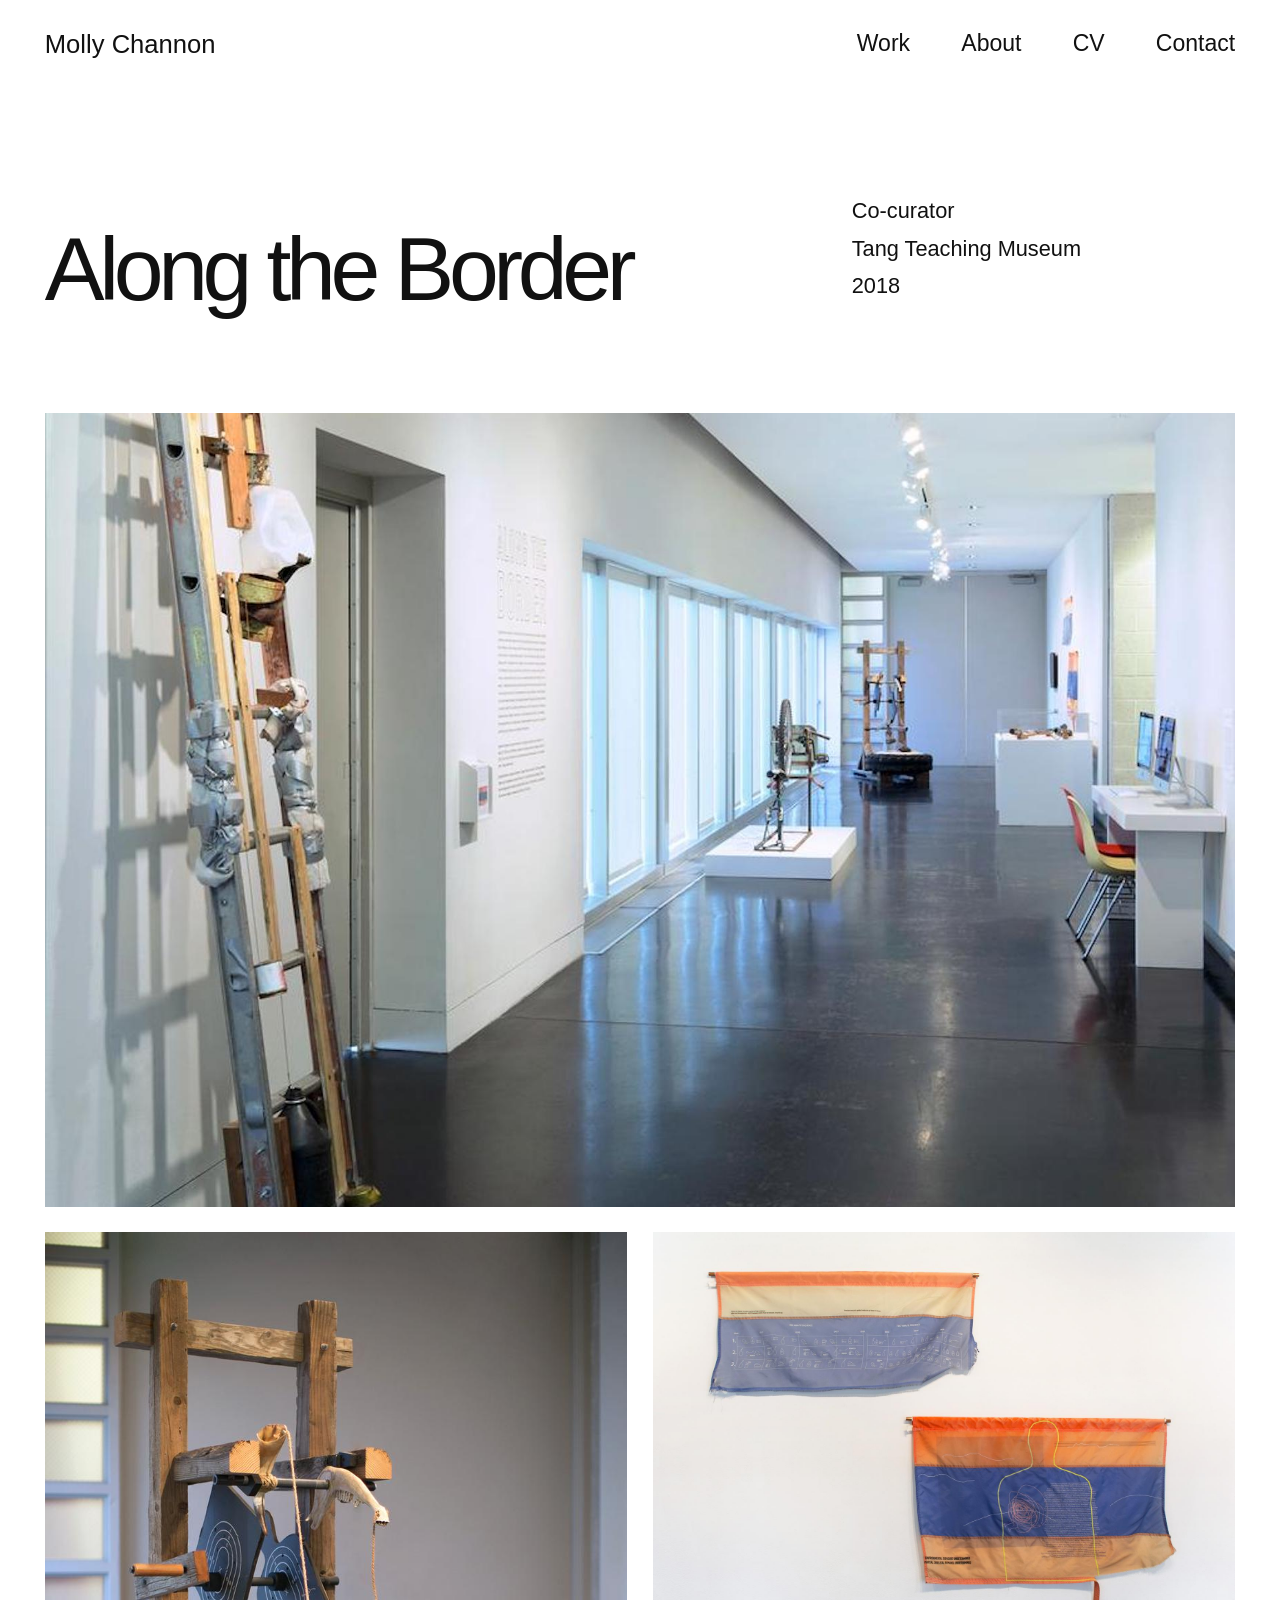
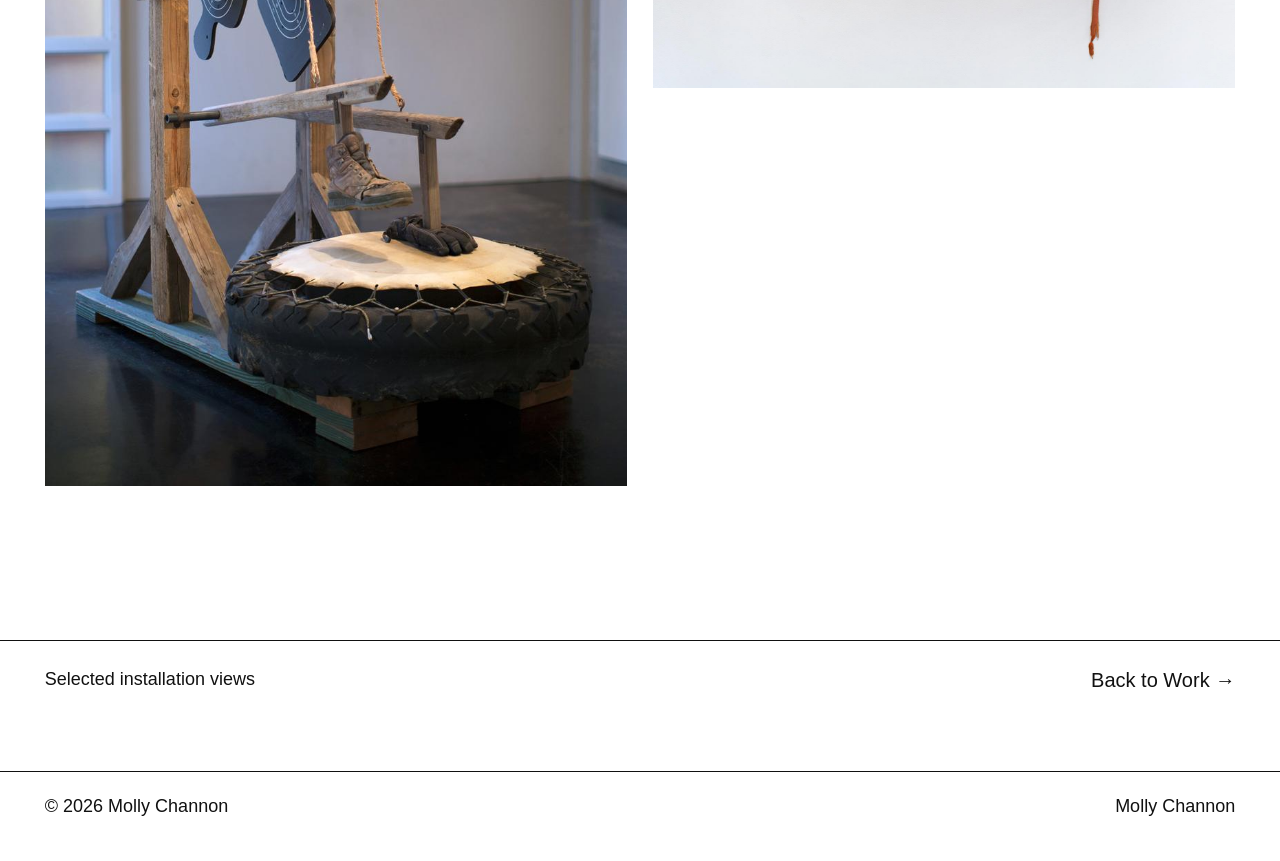
==== along-the-border.html @ c8aa231e "Add files via upload" ====
<!doctype html><html lang="en"><head><meta charset="utf-8"><meta name="viewport" content="width=device-width, initial-scale=1"><title>Along the Border — Molly Channon</title><link rel="stylesheet" href="style.css"></head><body>
<header class="site-header"><a class="name" href="index.html">Molly Channon</a><nav><a href="index.html#work">Work</a><a href="index.html#about">About</a><a href="index.html#cv">CV</a><a href="index.html#contact">Contact</a></nav></header>
<main><section class="project-hero"><h1>Along the Border</h1><div class="project-meta"><p>Co-curator</p><p>Tang Teaching Museum</p><p>2018</p></div></section><section class="gallery"><div class="wide"><img src="along-the-border-home.jpg" alt="Selected installation view from Along the Border"></div>
<div class=""><img src="along-the-border-02.jpg" alt="Selected installation view from Along the Border"></div>
<div class=""><img src="along-the-border-03.jpg" alt="Selected installation view from Along the Border"></div>
</section></main>
<div class="project-note"><span>Selected installation views</span><a class="back" href="index.html#work">Back to Work →</a></div>
<footer><span>© 2026 Molly Channon</span><a href="index.html">Molly Channon</a></footer></body></html>
---- style.css ----
*{box-sizing:border-box}
:root{--pad:clamp(20px,3.5vw,64px);--black:#111}
html{scroll-behavior:smooth}
body{margin:0;background:#fff;color:var(--black);font-family:Arial,Helvetica,sans-serif;font-size:18px;line-height:1.12}
a{color:inherit;text-decoration:none}
img{display:block;max-width:100%}
.site-header{display:flex;justify-content:space-between;align-items:center;padding:30px var(--pad) 24px}
.name{font-size:clamp(22px,2vw,32px)}
nav{display:flex;gap:clamp(22px,4vw,72px);font-size:clamp(18px,1.8vw,29px)}
nav a:hover,.project-title:hover,.contact a:hover,.back:hover{text-decoration:underline;text-underline-offset:.12em}
.intro{padding:clamp(65px,9vw,150px) var(--pad) clamp(85px,11vw,180px)}
.intro h1{font-size:clamp(38px,5.8vw,96px);line-height:.98;letter-spacing:-.055em;font-weight:400;max-width:1500px;margin:0}
.work{display:grid;grid-template-columns:repeat(2,minmax(0,1fr));gap:clamp(70px,9vw,150px) clamp(24px,3vw,54px);padding:0 var(--pad) clamp(120px,14vw,220px)}
.project-wide{grid-column:1/-1}
.media{aspect-ratio:3/2;width:100%;overflow:hidden;background:#f3f3f3}
.media img{width:100%;height:100%;object-fit:cover}
.placeholder{display:flex;align-items:center;justify-content:center;border:1px solid var(--black);background:#fff}
.placeholder span{font-size:14px;padding:20px;text-align:center}
.project-title{display:flex;justify-content:space-between;gap:20px;margin-top:15px;font-size:clamp(27px,3vw,50px);letter-spacing:-.035em}
.project p{font-size:clamp(16px,1.5vw,23px);margin:8px 0 0;max-width:800px}
.year{white-space:nowrap}
.text-section{display:grid;grid-template-columns:1fr 3fr;gap:30px;padding:30px var(--pad) clamp(100px,11vw,180px);border-top:1px solid var(--black)}
.section-label{font-size:clamp(22px,2.2vw,36px)}
.section-copy{font-size:clamp(28px,3.5vw,58px);letter-spacing:-.04em;max-width:1200px}
.section-copy p{margin:0 0 1em}
.section-copy .small{font-size:18px;letter-spacing:0}
footer{border-top:1px solid var(--black);padding:24px var(--pad) 45px;display:flex;justify-content:space-between}

/* project pages */
.project-hero{padding:clamp(70px,9vw,145px) var(--pad) clamp(60px,8vw,120px);display:grid;grid-template-columns:2fr 1fr;gap:40px;align-items:end}
.project-hero h1{font-size:clamp(48px,7vw,116px);line-height:.92;letter-spacing:-.06em;font-weight:400;margin:0}
.project-meta{font-size:clamp(18px,1.7vw,28px);line-height:1.18}
.project-meta p{margin:0 0 12px}
.gallery{padding:0 var(--pad) clamp(100px,12vw,180px);display:grid;grid-template-columns:repeat(2,minmax(0,1fr));gap:clamp(18px,2vw,34px)}
.gallery .wide{grid-column:1/-1}
.gallery img{width:100%;height:auto}
.gallery .fill{width:100%;height:100%;object-fit:cover}
.caption{font-size:14px;margin-top:8px}
.project-note{padding:28px var(--pad) 80px;border-top:1px solid var(--black);display:flex;justify-content:space-between;gap:30px}
.back{font-size:20px}
@media(max-width:760px){
 .site-header{align-items:flex-start;gap:30px}.site-header nav{display:grid;grid-template-columns:1fr 1fr;gap:8px 24px}
 .work{grid-template-columns:1fr}.project-wide{grid-column:auto}
 .text-section{grid-template-columns:1fr}.section-copy{font-size:clamp(26px,8vw,42px)}
 .project-hero{grid-template-columns:1fr}.gallery{grid-template-columns:1fr}.gallery .wide{grid-column:auto}
}
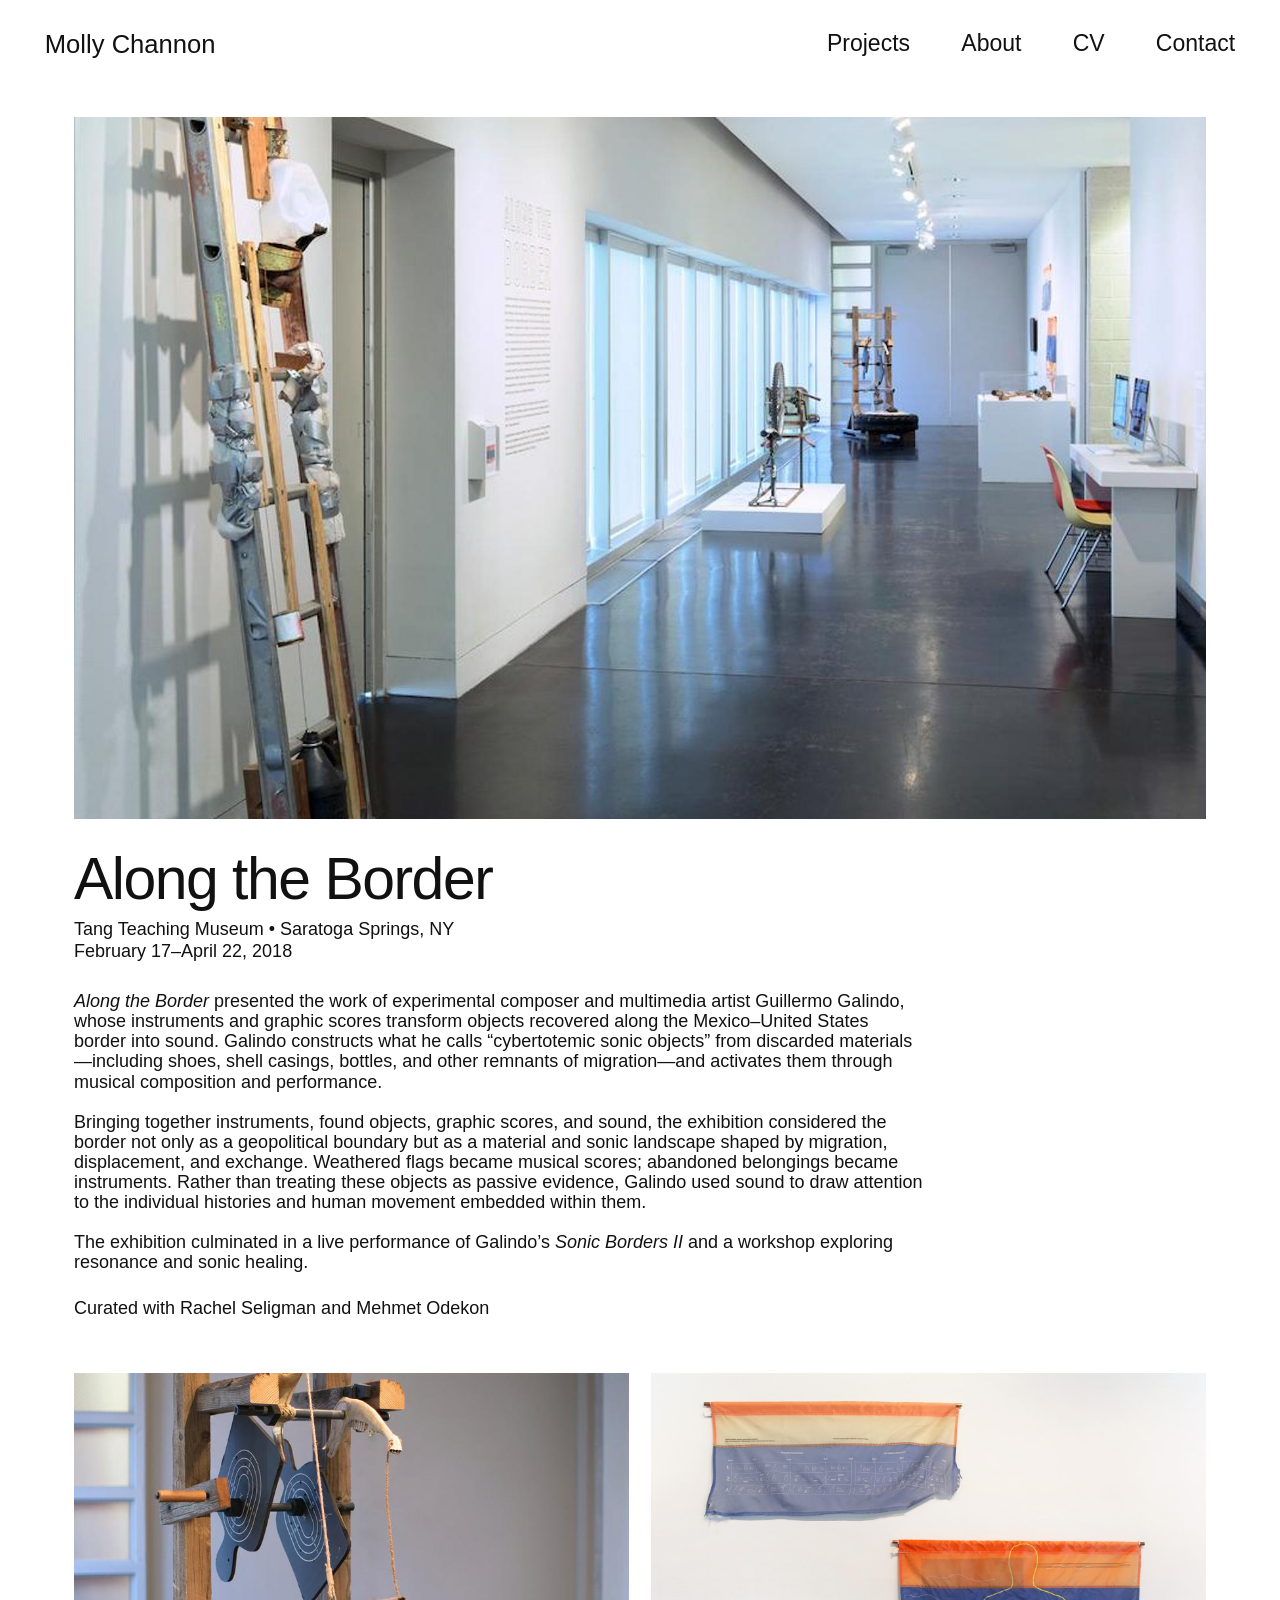
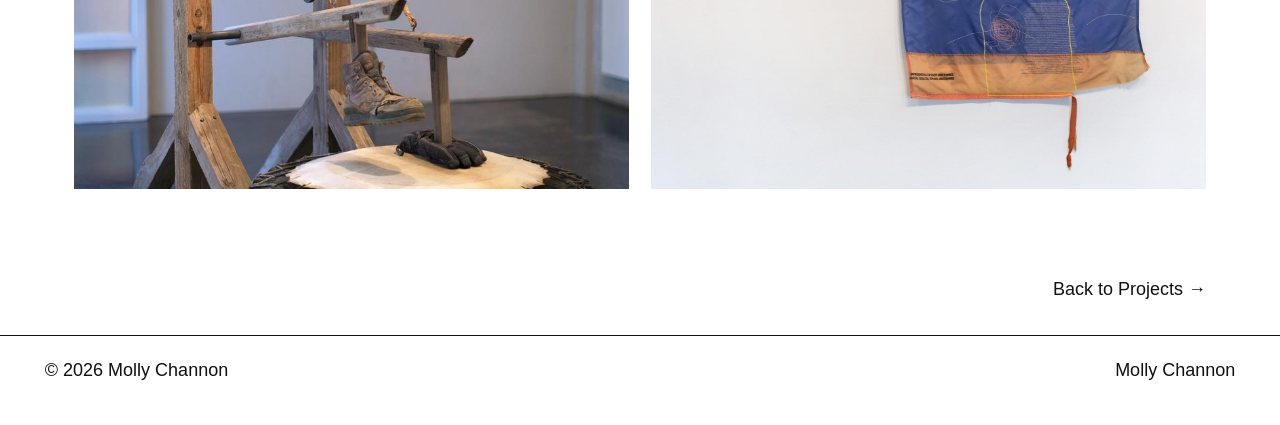
==== commit 7bba8529: "Add files via upload" ====
--- a/along-the-border.html
+++ b/along-the-border.html
@@ -1,8 +1,75 @@
-<!doctype html><html lang="en"><head><meta charset="utf-8"><meta name="viewport" content="width=device-width, initial-scale=1"><title>Along the Border — Molly Channon</title><link rel="stylesheet" href="style.css"></head><body>
-<header class="site-header"><a class="name" href="index.html">Molly Channon</a><nav><a href="index.html#work">Work</a><a href="index.html#about">About</a><a href="index.html#cv">CV</a><a href="index.html#contact">Contact</a></nav></header>
-<main><section class="project-hero"><h1>Along the Border</h1><div class="project-meta"><p>Co-curator</p><p>Tang Teaching Museum</p><p>2018</p></div></section><section class="gallery"><div class="wide"><img src="along-the-border-home.jpg" alt="Selected installation view from Along the Border"></div>
-<div class=""><img src="along-the-border-02.jpg" alt="Selected installation view from Along the Border"></div>
-<div class=""><img src="along-the-border-03.jpg" alt="Selected installation view from Along the Border"></div>
-</section></main>
-<div class="project-note"><span>Selected installation views</span><a class="back" href="index.html#work">Back to Work →</a></div>
-<footer><span>© 2026 Molly Channon</span><a href="index.html">Molly Channon</a></footer></body></html>+<!doctype html>
+<html lang="en">
+<head>
+<meta charset="utf-8">
+<meta name="viewport" content="width=device-width, initial-scale=1">
+<title>Along the Border — Molly Channon</title>
+<link rel="stylesheet" href="style.css">
+
+<style>
+.project-page { max-width: 1180px; margin: 0 auto; padding: 34px 24px 90px; }
+.project-banner { margin: 0 0 30px; }
+.project-banner img { display: block; width: 100%; height: auto; max-height: 78vh; object-fit: cover; }
+.project-info { max-width: 850px; margin: 0 0 54px; }
+.project-info h1 { margin: 0 0 10px; font-size: clamp(2rem, 4.6vw, 4rem); line-height: 1.02; font-weight: 500; letter-spacing: -0.025em; }
+.project-details { margin: 0 0 30px; }
+.project-details p { margin: 2px 0; }
+.project-description p { margin: 0 0 1.1em; }
+.project-credit { margin-top: 26px; }
+.project-list-heading { margin: 24px 0 8px; font-weight: 600; }
+.project-artist-list { margin: 0; padding: 0; list-style: none; }
+.installation-grid { display: grid; grid-template-columns: repeat(2, minmax(0, 1fr)); gap: 22px; margin-top: 40px; }
+.installation-grid figure { margin: 0; }
+.installation-grid img { display: block; width: 100%; height: 100%; min-height: 0; aspect-ratio: 4 / 3; object-fit: cover; }
+.installation-grid .full-width { grid-column: 1 / -1; }
+.installation-grid .full-width img { aspect-ratio: auto; height: auto; }
+.project-bottom { max-width: 1180px; margin: 0 auto; padding: 0 24px 36px; display: flex; justify-content: flex-end; }
+.project-bottom a { color: inherit; }
+@media (max-width: 700px) {
+  .project-page { padding: 20px 18px 60px; }
+  .project-banner { margin-bottom: 22px; }
+  .project-info { margin-bottom: 38px; }
+  .installation-grid { grid-template-columns: 1fr; gap: 16px; }
+  .installation-grid .full-width { grid-column: auto; }
+  .installation-grid img { aspect-ratio: auto; height: auto; }
+  .project-bottom { padding: 0 18px 28px; }
+}
+</style>
+
+</head>
+<body>
+<header class="site-header">
+<a class="name" href="index.html">Molly Channon</a>
+<nav aria-label="Primary">
+<a href="index.html#projects">Projects</a>
+<a href="index.html#about">About</a>
+<a href="index.html#cv">CV</a>
+<a href="contact.html">Contact</a>
+</nav>
+</header>
+<main class="project-page">
+<section class="project-banner">
+<img src="along-the-border-home.jpg" alt="Installation view of Along the Border at the Tang Teaching Museum">
+</section>
+<section class="project-info">
+<h1>Along the Border</h1>
+<div class="project-details">
+<p>Tang Teaching Museum • Saratoga Springs, NY</p>
+<p>February 17–April 22, 2018</p>
+</div>
+<div class="project-description">
+
+<p><em>Along the Border</em> presented the work of experimental composer and multimedia artist Guillermo Galindo, whose instruments and graphic scores transform objects recovered along the Mexico–United States border into sound. Galindo constructs what he calls “cybertotemic sonic objects” from discarded materials—including shoes, shell casings, bottles, and other remnants of migration—and activates them through musical composition and performance.</p>
+<p>Bringing together instruments, found objects, graphic scores, and sound, the exhibition considered the border not only as a geopolitical boundary but as a material and sonic landscape shaped by migration, displacement, and exchange. Weathered flags became musical scores; abandoned belongings became instruments. Rather than treating these objects as passive evidence, Galindo used sound to draw attention to the individual histories and human movement embedded within them.</p>
+<p>The exhibition culminated in a live performance of Galindo’s <em>Sonic Borders II</em> and a workshop exploring resonance and sonic healing.</p>
+
+</div>
+<p class="project-credit">Curated with Rachel Seligman and Mehmet Odekon</p>
+
+</section>
+<section class="installation-grid" aria-label="Selected installation views"><figure><img src="along-the-border-02.jpg" alt="Installation view of Along the Border" loading="lazy" decoding="async"></figure><figure><img src="along-the-border-03.jpg" alt="Installation view of Along the Border" loading="lazy" decoding="async"></figure></section>
+</main>
+<div class="project-bottom"><a href="index.html#projects">Back to Projects →</a></div>
+<footer><span>© 2026 Molly Channon</span><a href="index.html">Molly Channon</a></footer>
+</body>
+</html>
